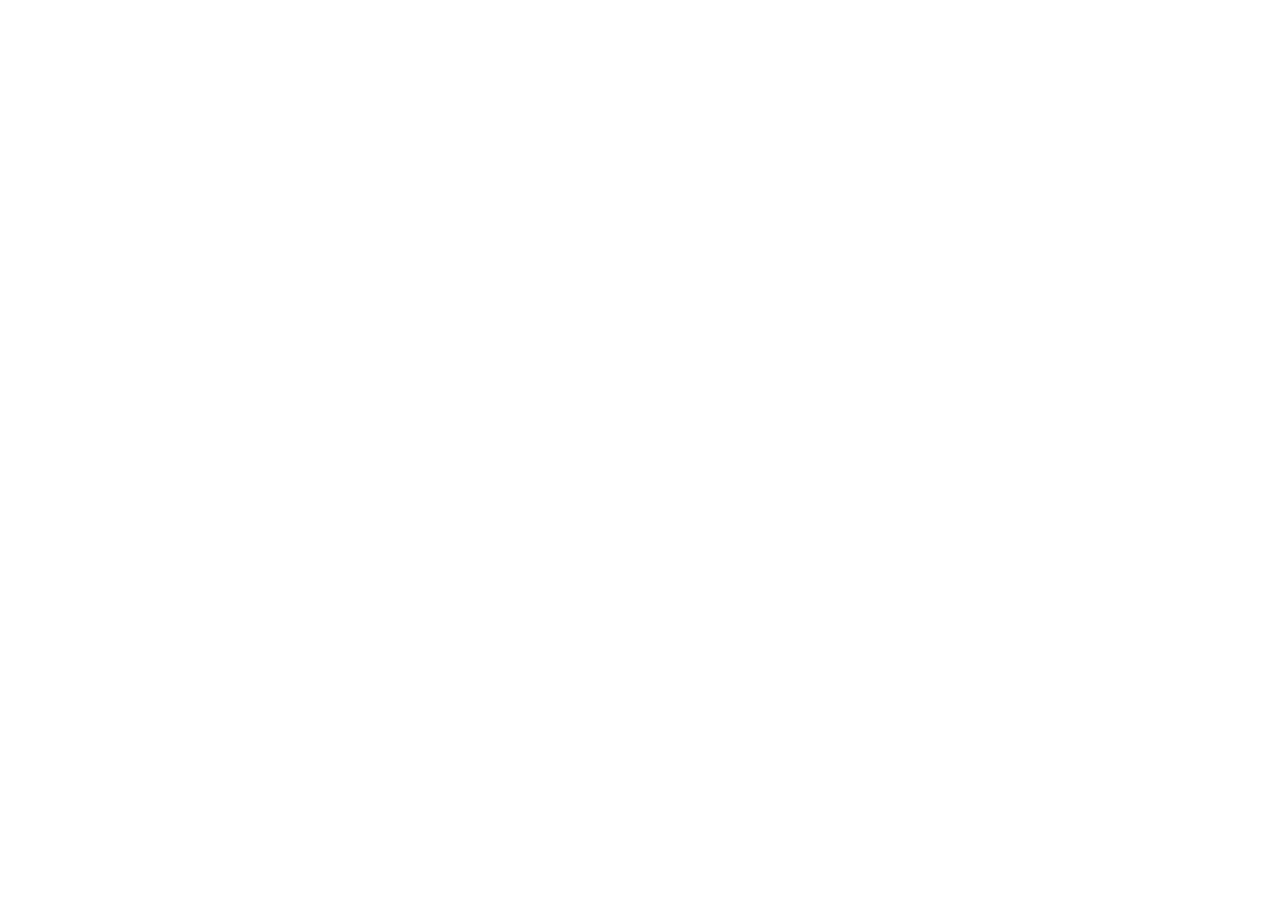
==== index.html @ ea9b6a4a "first" ====
<!DOCTYPE html>
<html lang="ru">
<head>
    <meta charset="UTF-8">
    <meta name="viewport" content="width=device-width, initial-scale=1.0">
    <title>Проект</title>
    <link rel="stylesheet" href="style.css">
</head>
<body>

</body>
</html>
---- style.css ----
* {
    box-sizing: border-box;
}

body {
    margin: 0;
    font-family: Arial, sans-serif;
}
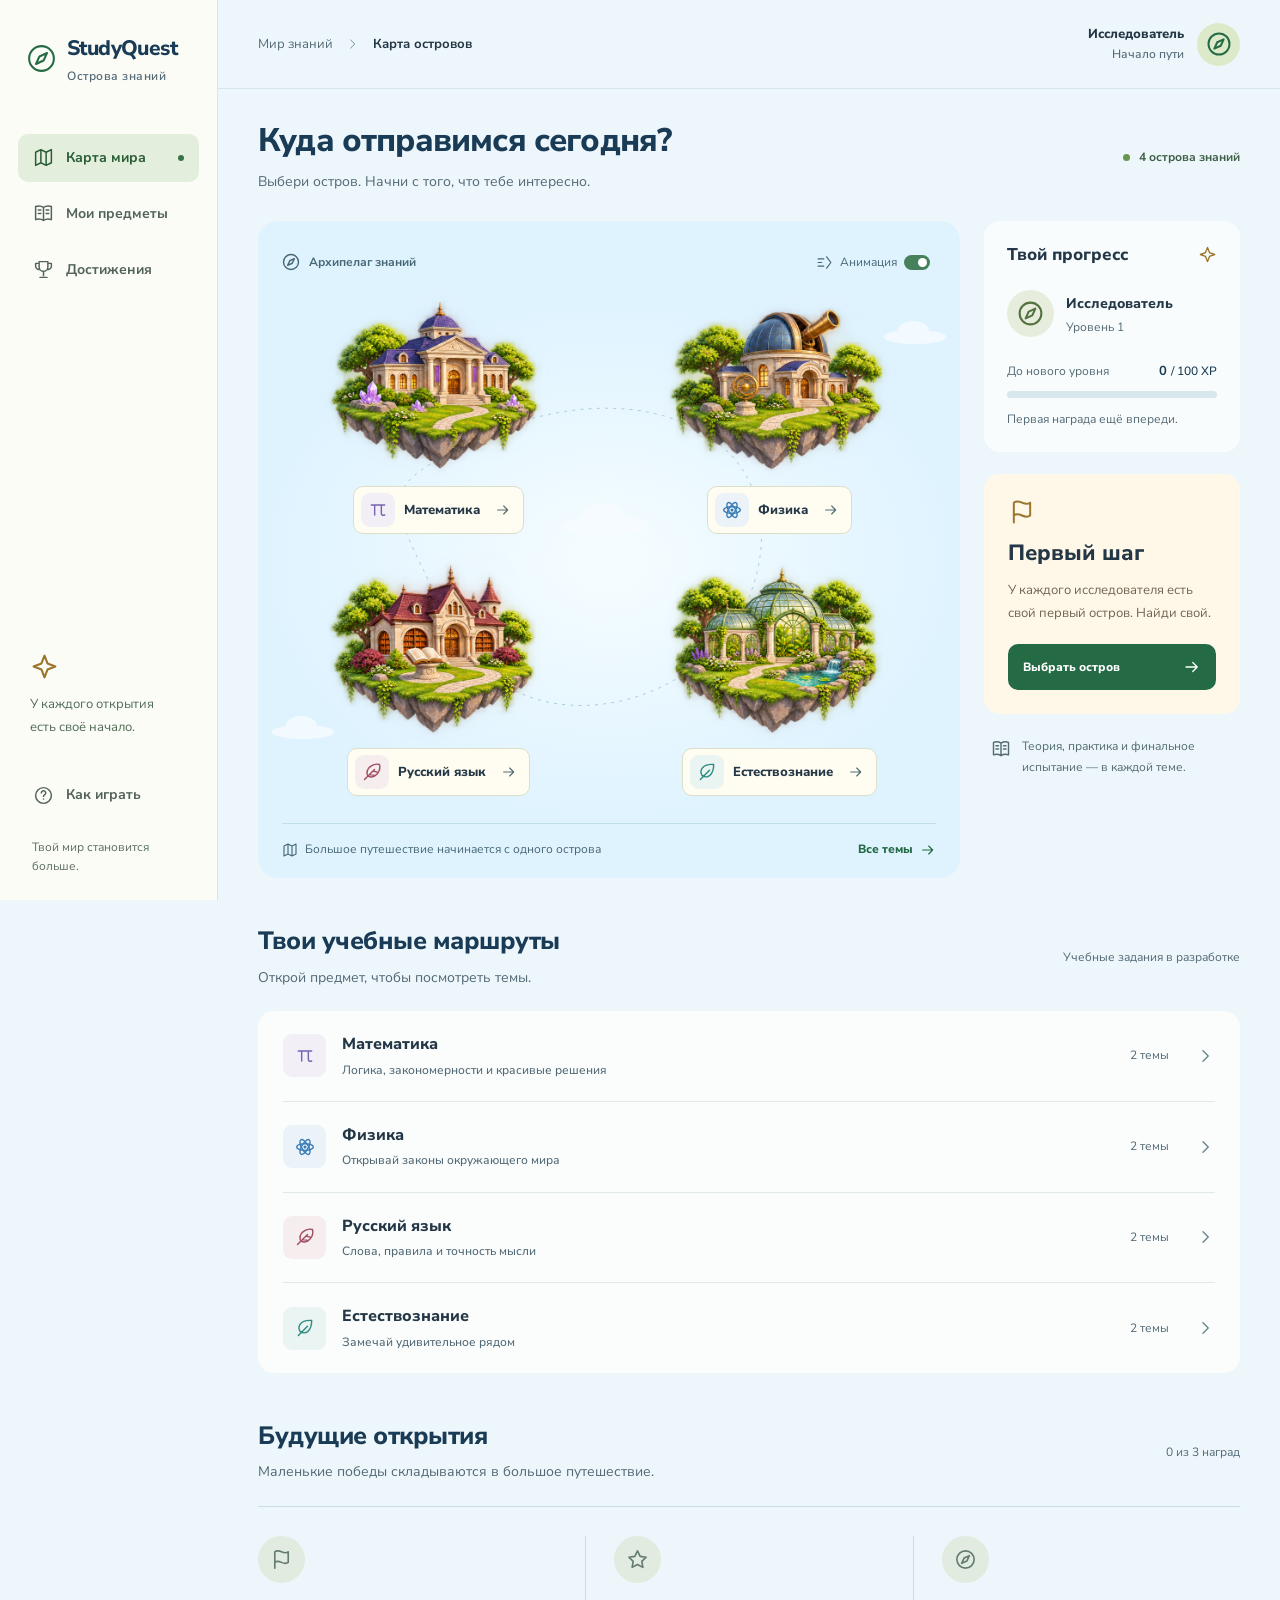
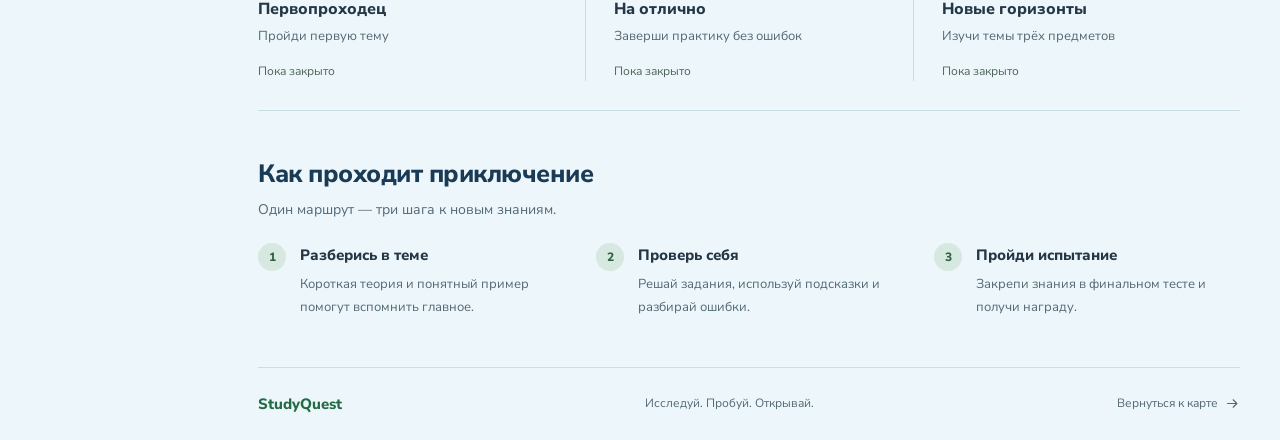
==== commit 8e70b23d: "обновила дизайн сайта" ====
--- a/index.html
+++ b/index.html
@@ -1,12 +1,92 @@
 <!DOCTYPE html>
-<html lang="ru">
+<html lang="ru" data-type="software">
 <head>
-    <meta charset="UTF-8">
-    <meta name="viewport" content="width=device-width, initial-scale=1.0">
-    <title>Проект</title>
-    <link rel="stylesheet" href="style.css">
+  <meta charset="UTF-8">
+  <meta name="viewport" content="width=device-width, initial-scale=1.0">
+  <meta name="theme-color" content="#DFF3FF">
+  <meta name="description" content="StudyQuest — карта твоих учебных приключений. Выбирай остров и исследуй школьные предметы.">
+  <meta name="page-type" content="software">
+  <meta name="site-kind" content="gaming">
+  <title>Карта мира — StudyQuest</title>
+  <link rel="stylesheet" href="assets/fonts/fonts.css">
+  <link rel="stylesheet" href="style.css">
+  <script src="assets/vendor/gsap.min.js" defer></script>
+  <script src="assets/vendor/ScrollTrigger.min.js" defer></script>
+  <script src="main.js" defer></script>
 </head>
 <body>
+  <a class="skip-link" href="#main">Перейти к карте</a>
+  <svg aria-hidden="true" class="icon-library" xmlns="http://www.w3.org/2000/svg" aria-hidden="true"><defs>
+    <symbol id="i-compass" viewBox="0 0 24 24"><circle cx="12" cy="12" r="9"/><path d="m16 8-2.5 5.5L8 16l2.5-5.5Z"/></symbol>
+    <symbol id="i-map" viewBox="0 0 24 24"><path d="m3 6 6-3 6 3 6-3v15l-6 3-6-3-6 3Zm6-3v15m6-12v15"/></symbol>
+    <symbol id="i-book" viewBox="0 0 24 24"><path d="M12 5c-3-2-6-2-9-1v15c3-1 6-1 9 1 3-2 6-2 9-1V4c-3-1-6-1-9 1Zm0 0v15M6 8h3m6 0h3M6 12h3m6 0h3"/></symbol>
+    <symbol id="i-cup" viewBox="0 0 24 24"><path d="M7 3h10v6a5 5 0 0 1-10 0Zm0 2H3v3a4 4 0 0 0 4 4m10-7h4v3a4 4 0 0 1-4 4m-5 2v5m-4 2h8"/></symbol>
+    <symbol id="i-help" viewBox="0 0 24 24"><circle cx="12" cy="12" r="9"/><path d="M9.5 9a2.5 2.5 0 1 1 4 2c-1 .5-1.5 1-1.5 2m0 3h.01"/></symbol>
+    <symbol id="i-arrow" viewBox="0 0 24 24"><path d="M4 12h15m-6-6 6 6-6 6"/></symbol>
+    <symbol id="i-star" viewBox="0 0 24 24"><path d="m12 3 2.8 5.7 6.2.9-4.5 4.4 1.1 6.2-5.6-3-5.6 3 1.1-6.2L3 9.6l6.2-.9Z"/></symbol>
+    <symbol id="i-flag" viewBox="0 0 24 24"><path d="M5 21V4c5-4 9 4 14 0v11c-5 4-9-4-14 0"/></symbol>
+    <symbol id="i-spark" viewBox="0 0 24 24"><path d="m12 3 2.5 6.5L21 12l-6.5 2.5L12 21l-2.5-6.5L3 12l6.5-2.5Z"/></symbol>
+    <symbol id="i-lock" viewBox="0 0 24 24"><rect x="5" y="10" width="14" height="11" rx="3"/><path d="M8 10V7a4 4 0 0 1 8 0v3m-4 5v2"/></symbol>
+    <symbol id="i-motion" viewBox="0 0 24 24"><path d="M3 7h8M3 12h5M3 17h8m4-13 6 8-6 8"/></symbol>
+    <symbol id="i-check" viewBox="0 0 24 24"><path d="m5 12 4 4L19 6"/></symbol>
+    <symbol id="i-chevron" viewBox="0 0 24 24"><path d="m8 5 7 7-7 7"/></symbol>
+    <symbol id="i-atom" viewBox="0 0 24 24"><ellipse cx="12" cy="12" rx="10" ry="4"/><ellipse cx="12" cy="12" rx="10" ry="4" transform="rotate(60 12 12)"/><ellipse cx="12" cy="12" rx="10" ry="4" transform="rotate(120 12 12)"/><circle cx="12" cy="12" r="1"/></symbol>
+    <symbol id="i-leaf" viewBox="0 0 24 24"><path d="M20 3C8 2 2 9 6 16c7 5 14-1 14-13ZM4 21l11-11"/></symbol>
+    <symbol id="i-math" viewBox="0 0 24 24"><path d="M4 6h16M8 6v12m8-12v10q0 3 4 2"/></symbol>
+    <symbol id="i-feather" viewBox="0 0 24 24"><path d="m3 21 12-12M7 17C3 8 13 1 21 3c2 8-5 18-14 14Zm6-6 5 1M9 15l6 1"/></symbol>
+  </defs></svg>
 
+  <aside class="sidebar" aria-label="Боковая панель">
+    <a class="brand" href="#world" aria-label="StudyQuest — карта мира"><span class="brand-emblem"><svg aria-hidden="true" class="icon"><use href="#i-compass"/></svg></span><span>StudyQuest<span class="brand-subtitle">Острова знаний</span></span></a>
+    <nav class="side-nav" aria-label="Основная навигация">
+      <a class="nav-link is-active" href="#world"><svg aria-hidden="true" class="icon"><use href="#i-map"/></svg><span>Карта мира</span><span class="nav-dot"></span></a>
+      <a class="nav-link" href="#routes"><svg aria-hidden="true" class="icon"><use href="#i-book"/></svg><span>Мои предметы</span></a>
+      <a class="nav-link" href="#achievements"><svg aria-hidden="true" class="icon"><use href="#i-cup"/></svg><span>Достижения</span></a>
+    </nav>
+    <div class="sidebar-bottom"><div class="explorer-note"><svg aria-hidden="true" class="icon"><use href="#i-spark"/></svg><p>У каждого открытия<br>есть своё начало.</p></div><a class="nav-link" href="#guide"><svg aria-hidden="true" class="icon"><use href="#i-help"/></svg><span>Как играть</span></a><span class="sidebar-footer">Твой мир становится больше.</span></div>
+  </aside>
+
+  <div class="workspace">
+    <header class="topbar"><div class="breadcrumb">Мир знаний <svg aria-hidden="true" class="icon"><use href="#i-chevron"/></svg><span>Карта островов</span></div><a class="player-link" href="#progress"><span class="player-name">Исследователь<small>Начало пути</small></span><span class="avatar"><svg aria-hidden="true" class="icon"><use href="#i-compass"/></svg></span></a></header>
+    <main id="main">
+      <section class="world" id="world" aria-labelledby="world-title">
+        <div class="page-heading"><div><h1 id="world-title">Куда отправимся сегодня?</h1><p>Выбери остров. Начни с того, что тебе интересно.</p></div><span class="world-badge"><span></span> 4 острова знаний</span></div>
+        <div class="explore-grid">
+          <div class="map-panel">
+            <div class="map-toolbar"><span><svg aria-hidden="true" class="icon"><use href="#i-compass"/></svg> Архипелаг знаний</span><button class="motion-toggle" type="button" aria-pressed="false" aria-label="Отключить анимацию"><svg aria-hidden="true" class="icon"><use href="#i-motion"/></svg><span>Анимация</span><span class="toggle-track"></span></button></div>
+            <div class="map-scene" aria-label="Выбор школьного предмета">
+              <svg class="travel-path" viewBox="0 0 800 600" aria-hidden="true"><path d="M195 170C420 50 640 140 600 330S280 590 190 410 90 230 195 170Z"/></svg>
+              <div class="cloud cloud-a" aria-hidden="true"></div><div class="cloud cloud-b" aria-hidden="true"></div><div class="cloud cloud-c" aria-hidden="true"></div>
+              <a class="island math" href="#math-topics" data-subject="math"><span class="island-picture" aria-hidden="true"></span><span class="island-label"><span class="subject-icon"><svg aria-hidden="true" class="icon"><use href="#i-math"/></svg></span><span>Математика</span><svg aria-hidden="true" class="icon island-arrow"><use href="#i-arrow"/></svg></span></a>
+              <a class="island physics" href="#physics-topics" data-subject="physics"><span class="island-picture" aria-hidden="true"></span><span class="island-label"><span class="subject-icon"><svg aria-hidden="true" class="icon"><use href="#i-atom"/></svg></span><span>Физика</span><svg aria-hidden="true" class="icon island-arrow"><use href="#i-arrow"/></svg></span></a>
+              <a class="island russian" href="#russian-topics" data-subject="russian"><span class="island-picture" aria-hidden="true"></span><span class="island-label"><span class="subject-icon"><svg aria-hidden="true" class="icon"><use href="#i-feather"/></svg></span><span>Русский язык</span><svg aria-hidden="true" class="icon island-arrow"><use href="#i-arrow"/></svg></span></a>
+              <a class="island science" href="#science-topics" data-subject="science"><span class="island-picture" aria-hidden="true"></span><span class="island-label"><span class="subject-icon"><svg aria-hidden="true" class="icon"><use href="#i-leaf"/></svg></span><span>Естествознание</span><svg aria-hidden="true" class="icon island-arrow"><use href="#i-arrow"/></svg></span></a>
+            </div>
+            <div class="map-bottom"><span><svg aria-hidden="true" class="icon"><use href="#i-map"/></svg> Большое путешествие начинается с одного острова</span><a href="#routes">Все темы <svg aria-hidden="true" class="icon"><use href="#i-arrow"/></svg></a></div>
+          </div>
+          <aside class="journey-rail" aria-label="Твоё путешествие">
+            <section class="progress-panel" id="progress" aria-labelledby="progress-title"><div class="rail-heading"><h2 id="progress-title">Твой прогресс</h2><svg aria-hidden="true" class="icon"><use href="#i-spark"/></svg></div><div class="rank"><span class="rank-medal"><svg aria-hidden="true" class="icon"><use href="#i-compass"/></svg></span><div><strong>Исследователь</strong><p>Уровень 1</p></div></div><div class="xp-label"><span>До нового уровня</span><strong>0 <span>/ 100 XP</span></strong></div><div class="xp-track" role="progressbar" aria-label="Опыт до второго уровня" aria-valuemin="0" aria-valuemax="100" aria-valuenow="0"><span></span></div><p class="progress-note">Первая награда ещё впереди.</p></section>
+            <section class="quest-panel" aria-labelledby="quest-title"><span class="quest-flag"><svg aria-hidden="true" class="icon"><use href="#i-flag"/></svg></span><h2 id="quest-title">Первый шаг</h2><p>У каждого исследователя есть свой первый остров. Найди свой.</p><a class="button button-primary" href="#world-title">Выбрать остров <svg aria-hidden="true" class="icon"><use href="#i-arrow"/></svg></a></section>
+            <div class="rail-tip"><svg aria-hidden="true" class="icon"><use href="#i-book"/></svg><p>Теория, практика и финальное испытание — в каждой теме.</p></div>
+          </aside>
+        </div>
+      </section>
+
+      <section class="routes" id="routes" aria-labelledby="routes-title"><div class="section-heading"><div><h2 id="routes-title">Твои учебные маршруты</h2><p>Открой предмет, чтобы посмотреть темы.</p></div><span class="content-status">Учебные задания в разработке</span></div>
+        <div class="route-list">
+          <details class="route math" id="math-topics"><summary><span class="subject-icon"><svg aria-hidden="true" class="icon"><use href="#i-math"/></svg></span><span class="route-name">Математика<small>Логика, закономерности и красивые решения</small></span><span class="topic-count">2 темы</span><svg aria-hidden="true" class="icon route-chevron"><use href="#i-chevron"/></svg></summary><div class="route-content"><div><span class="lesson-number">01</span><div><h3>Квадратные уравнения</h3><p>От формулы к решению</p></div><span class="lesson-status"><svg aria-hidden="true" class="icon"><use href="#i-lock"/></svg> Скоро</span></div><div><span class="lesson-number">02</span><div><h3>Теорема Пифагора</h3><p>Геометрия прямоугольного треугольника</p></div><span class="lesson-status"><svg aria-hidden="true" class="icon"><use href="#i-lock"/></svg> Скоро</span></div></div></details>
+          <details class="route physics" id="physics-topics"><summary><span class="subject-icon"><svg aria-hidden="true" class="icon"><use href="#i-atom"/></svg></span><span class="route-name">Физика<small>Открывай законы окружающего мира</small></span><span class="topic-count">2 темы</span><svg aria-hidden="true" class="icon route-chevron"><use href="#i-chevron"/></svg></summary><div class="route-content"><div><span class="lesson-number">01</span><div><h3>Скорость и движение</h3><p>Расстояние, время и скорость</p></div><span class="lesson-status"><svg aria-hidden="true" class="icon"><use href="#i-lock"/></svg> Скоро</span></div><div><span class="lesson-number">02</span><div><h3>Законы Ньютона</h3><p>Почему тела движутся</p></div><span class="lesson-status"><svg aria-hidden="true" class="icon"><use href="#i-lock"/></svg> Скоро</span></div></div></details>
+          <details class="route russian" id="russian-topics"><summary><span class="subject-icon"><svg aria-hidden="true" class="icon"><use href="#i-feather"/></svg></span><span class="route-name">Русский язык<small>Слова, правила и точность мысли</small></span><span class="topic-count">2 темы</span><svg aria-hidden="true" class="icon route-chevron"><use href="#i-chevron"/></svg></summary><div class="route-content"><div><span class="lesson-number">01</span><div><h3>Орфография</h3><p>Пиши уверенно и грамотно</p></div><span class="lesson-status"><svg aria-hidden="true" class="icon"><use href="#i-lock"/></svg> Скоро</span></div><div><span class="lesson-number">02</span><div><h3>Пунктуация</h3><p>Находи смысл между знаками</p></div><span class="lesson-status"><svg aria-hidden="true" class="icon"><use href="#i-lock"/></svg> Скоро</span></div></div></details>
+          <details class="route science" id="science-topics"><summary><span class="subject-icon"><svg aria-hidden="true" class="icon"><use href="#i-leaf"/></svg></span><span class="route-name">Естествознание<small>Замечай удивительное рядом</small></span><span class="topic-count">2 темы</span><svg aria-hidden="true" class="icon route-chevron"><use href="#i-chevron"/></svg></summary><div class="route-content"><div><span class="lesson-number">01</span><div><h3>Мир растений</h3><p>Как устроена зелёная жизнь</p></div><span class="lesson-status"><svg aria-hidden="true" class="icon"><use href="#i-lock"/></svg> Скоро</span></div><div><span class="lesson-number">02</span><div><h3>Экосистемы</h3><p>Всё в природе связано</p></div><span class="lesson-status"><svg aria-hidden="true" class="icon"><use href="#i-lock"/></svg> Скоро</span></div></div></details>
+        </div>
+      </section>
+
+      <section class="achievements" id="achievements" aria-labelledby="achievements-title"><div class="section-heading"><div><h2 id="achievements-title">Будущие открытия</h2><p>Маленькие победы складываются в большое путешествие.</p></div><span class="achievement-total">0 из 3 наград</span></div><div class="achievement-list"><div><span class="achievement-icon"><svg aria-hidden="true" class="icon"><use href="#i-flag"/></svg></span><h3>Первопроходец</h3><p>Пройди первую тему</p><span class="locked-caption">Пока закрыто</span></div><div><span class="achievement-icon"><svg aria-hidden="true" class="icon"><use href="#i-star"/></svg></span><h3>На отлично</h3><p>Заверши практику без ошибок</p><span class="locked-caption">Пока закрыто</span></div><div><span class="achievement-icon"><svg aria-hidden="true" class="icon"><use href="#i-compass"/></svg></span><h3>Новые горизонты</h3><p>Изучи темы трёх предметов</p><span class="locked-caption">Пока закрыто</span></div></div></section>
+
+      <section class="guide" id="guide" aria-labelledby="guide-title"><div class="section-heading"><div><h2 id="guide-title">Как проходит приключение</h2><p>Один маршрут — три шага к новым знаниям.</p></div></div><ol class="steps"><li><span>1</span><div><h3>Разберись в теме</h3><p>Короткая теория и понятный пример помогут вспомнить главное.</p></div></li><li><span>2</span><div><h3>Проверь себя</h3><p>Решай задания, используй подсказки и разбирай ошибки.</p></div></li><li><span>3</span><div><h3>Пройди испытание</h3><p>Закрепи знания в финальном тесте и получи награду.</p></div></li></ol></section>
+    </main>
+    <footer class="footer"><span>StudyQuest</span><p>Исследуй. Пробуй. Открывай.</p><a href="#world">Вернуться к карте <svg aria-hidden="true" class="icon"><use href="#i-arrow"/></svg></a></footer>
+  </div>
 </body>
 </html>
+
--- a/assets/fonts/fonts.css
+++ b/assets/fonts/fonts.css
@@ -0,0 +1,41 @@
+@font-face {
+  font-family: 'Nunito Sans';
+  font-style: normal;
+  font-weight: 400;
+  font-stretch: normal;
+  font-display: swap;
+  src: url(./nunito-sans-1.ttf) format('truetype');
+}
+@font-face {
+  font-family: 'Nunito Sans';
+  font-style: normal;
+  font-weight: 500;
+  font-stretch: normal;
+  font-display: swap;
+  src: url(./nunito-sans-2.ttf) format('truetype');
+}
+@font-face {
+  font-family: 'Nunito Sans';
+  font-style: normal;
+  font-weight: 600;
+  font-stretch: normal;
+  font-display: swap;
+  src: url(./nunito-sans-3.ttf) format('truetype');
+}
+@font-face {
+  font-family: 'Nunito Sans';
+  font-style: normal;
+  font-weight: 700;
+  font-stretch: normal;
+  font-display: swap;
+  src: url(./nunito-sans-4.ttf) format('truetype');
+}
+@font-face {
+  font-family: 'Nunito Sans';
+  font-style: normal;
+  font-weight: 800;
+  font-stretch: normal;
+  font-display: swap;
+  src: url(./nunito-sans-5.ttf) format('truetype');
+}
+
--- a/style.css
+++ b/style.css
@@ -1,8 +1,209 @@
-* {
-    box-sizing: border-box;
-}
-
-body {
-    margin: 0;
-    font-family: Arial, sans-serif;
-}
+/* StudyQuest — общие токены, затем компоненты и адаптивная сетка. */
+:root {
+  --sky: #DFF3FF;
+  --paper: #FFF8E8;
+  --navy: #193B56;
+  --ink: #243746;
+  --muted: #526975;
+  --green: #246B45;
+  --green-hover: #195235;
+  --gold: #D6A43B;
+  --line: #C9DDE5;
+  --math: #7862B3;
+  --physics: #397DB7;
+  --russian: #A34F61;
+  --science: #2D8C80;
+  --sidebar-width: 218px;
+  --radius: 16px;
+  --space-1: 8px;
+  --space-2: 16px;
+  --space-3: 24px;
+  --space-4: 32px;
+  --space-5: 48px;
+}
+* { box-sizing: border-box; }
+html { scroll-behavior: smooth; scroll-padding-top: 24px; scrollbar-color: #8DB5BE var(--sky); }
+body { margin: 0; color: var(--ink); background: #EDF6FA; font: 15px/1.6 'Nunito Sans', sans-serif; font-synthesis: none; }
+a { color: inherit; text-decoration: none; text-underline-offset: 4px; }
+button { font: inherit; cursor: pointer; color: inherit; }
+a, button, summary { -webkit-tap-highlight-color: transparent; }
+a:focus-visible, button:focus-visible, summary:focus-visible { outline: 3px solid #397DB7; outline-offset: 5px; }
+button:disabled { cursor: not-allowed; opacity: .65; }
+h1, h2, h3, p { margin: 0; }
+h1, h2, h3 { line-height: 1.25; text-wrap: balance; }
+::selection { background: #B7DAC1; color: #173F2B; }
+.icon-library { position: absolute; width: 0; height: 0; overflow: hidden; }
+.icon { width: 22px; height: 22px; flex-shrink: 0; display: block; fill: none; stroke: currentColor; stroke-width: 1.7; stroke-linecap: round; stroke-linejoin: round; }
+.skip-link { position: fixed; z-index: 50; left: 16px; top: -80px; padding: 12px 20px; background: var(--navy); color: white; border-radius: 8px; }
+.skip-link:focus { top: 12px; }
+
+/* Навигация остаётся на своём месте при прокрутке на большом экране. */
+.sidebar { position: fixed; z-index: 20; inset: 0 auto 0 0; width: var(--sidebar-width); display: flex; flex-direction: column; padding: 32px 18px 24px; background: #FBFCF6; border-right: 1px solid #DCE6DE; }
+.brand { display: flex; gap: 9px; align-items: center; margin: 0 7px 48px; color: var(--navy); font-size: 21px; font-weight: 800; letter-spacing: -.6px; }
+.brand-emblem { color: var(--green); }
+.brand-emblem .icon { width: 33px; height: 33px; stroke-width: 1.5; }
+.brand-subtitle { display: block; margin-top: 1px; color: var(--muted); font-size: 12px; font-weight: 600; letter-spacing: .5px; }
+.side-nav { display: grid; gap: 8px; }
+.nav-link { min-height: 48px; display: flex; gap: 12px; align-items: center; padding: 12px 15px; border-radius: 10px; color: #53635B; font-size: 14px; font-weight: 700; transition: background .18s, color .18s; }
+.nav-link .icon { width: 21px; height: 21px; }
+.nav-link:hover { background: #EBF0E9; color: var(--green); }
+.nav-link.is-active { background: #E4EEDC; color: #285D35; }
+.nav-dot { width: 6px; height: 6px; background: #39734A; border-radius: 50%; margin-left: auto; }
+.sidebar-bottom { margin-top: auto; }
+.explorer-note { margin: 32px 12px; color: #506B55; }
+.explorer-note .icon { color: #9A7429; width: 29px; height: 29px; margin-bottom: 12px; }
+.explorer-note p { font-size: 13px; line-height: 1.8; }
+.sidebar-footer { display: block; font-size: 12px; margin: 18px 14px 0; color: #5C6E61; }
+.workspace { margin-left: var(--sidebar-width); }
+.topbar { min-height: 89px; display: flex; align-items: center; justify-content: space-between; padding: 20px 40px; border-bottom: 1px solid #D4E5EB; }
+.breadcrumb { display: flex; align-items: center; gap: 13px; font-size: 13px; color: var(--muted); }
+.breadcrumb>.icon { width: 14px; height: 14px; color: #76909A; }
+.breadcrumb>span { color: var(--ink); font-weight: 700; }
+.player-link { display: flex; gap: 13px; align-items: center; border-radius: 10px; }
+.player-name { text-align: right; font-size: 13px; font-weight: 800; }
+.player-name small { display: block; color: var(--muted); font-size: 12px; font-weight: 500; }
+.avatar { display: grid; place-items: center; width: 43px; height: 43px; border-radius: 50%; background: #DCEACA; color: var(--green); }
+.avatar .icon { width: 28px; height: 28px; }
+main { max-width: 1600px; padding: 32px 40px 0; margin: 0 auto; }
+.page-heading { display: flex; justify-content: space-between; align-items: center; gap: 24px; margin-bottom: 28px; }
+h1 { font-size: clamp(27px, 2.55vw, 39px); font-weight: 800; color: var(--navy); letter-spacing: -.025em; }
+.page-heading p, .section-heading p { margin-top: 9px; color: var(--muted); font-size: 14px; }
+.world-badge { flex-shrink: 0; display: flex; align-items: center; gap: 9px; font-size: 12px; font-weight: 700; color: #40604A; }
+.world-badge>span { width: 7px; height: 7px; background: #679650; border-radius: 50%; }
+.explore-grid { display: grid; grid-template-columns: minmax(0,1fr) 256px; gap: 24px; align-items: start; }
+
+/* Карта: одна иллюстрация-спрайт, четыре самостоятельные доступные ссылки. */
+.map-panel { min-width: 0; overflow: hidden; background: var(--sky); border-radius: 20px; }
+.map-toolbar { display: flex; align-items: center; justify-content: space-between; gap: 12px; padding: 19px 23px 0; position: relative; z-index: 2; }
+.map-toolbar>span { display: flex; align-items: center; gap: 8px; font-size: 12px; font-weight: 700; color: #486775; }
+.map-toolbar>span>.icon { width: 20px; height: 20px; }
+.motion-toggle { display: flex; align-items: center; gap: 7px; border: 0; padding: 7px; border-radius: 8px; background: transparent; color: #486775; font-size: 12px; min-height: 44px; }
+.motion-toggle>.icon { width: 17px; height: 17px; }
+.motion-toggle:hover { background: #CBE6F4; }
+.toggle-track { display: inline-block; width: 26px; height: 15px; border-radius: 15px; background: #47815B; position: relative; }
+.toggle-track:after { content: ''; position: absolute; width: 9px; height: 9px; left: 14px; top: 3px; border-radius: 50%; background: white; transition: left .2s; }
+.motion-toggle[aria-pressed=true] .toggle-track { background: #748F9B; }
+.motion-toggle[aria-pressed=true] .toggle-track:after { left: 3px; }
+.map-scene { position: relative; isolation: isolate; display: grid; grid-template-columns: 1fr 1fr; column-gap: 2%; row-gap: 18px; padding: 6px 17px 27px; }
+.map-scene:before { content: ''; position: absolute; inset: 3% 0 0; z-index: -3; background: radial-gradient(ellipse, #F4FCFF 5%, #DFF3FF00 70%); }
+.travel-path { position: absolute; inset: 7% 5%; width: 90%; height: 83%; z-index: -2; fill: none; stroke: #82B3C2; stroke-width: 1.3; stroke-dasharray: 4 7; opacity: .6; }
+.island { --subject: var(--math); display: flex; align-items: center; flex-direction: column; position: relative; border-radius: var(--radius); min-width: 0; }
+.physics { --subject: var(--physics); }.russian { --subject: var(--russian); }.science { --subject: var(--science); }
+.island-picture { display: block; width: 100%; max-width: 300px; aspect-ratio: 1.5; background-image: url('assets/images/archipelago-v2.png'); background-size: 220% 220%; background-repeat: no-repeat; background-position: 4.1667% 4.1667%; }
+.physics .island-picture { background-position: 95.8333% 4.1667%; }.russian .island-picture { background-position: 4.1667% 95.8333%; }.science .island-picture { background-position: 95.8333% 95.8333%; }
+.island-label { display: flex; gap: 9px; align-items: center; min-height: 46px; background: #FFFDF2; padding: 6px 12px 6px 7px; border-radius: 10px; font-size: 13px; font-weight: 800; position: relative; border: 1px solid #DBDEC9; margin-top: -4px; transition: background .18s, border-color .18s; }
+.subject-icon { width: 34px; height: 34px; display: grid; place-items: center; color: var(--subject); background: color-mix(in srgb, var(--subject) 10%, #FFFFFF); border-radius: 9px; flex-shrink: 0; }
+.subject-icon .icon { width: 20px; height: 20px; }
+.island-arrow { width: 16px; height: 16px; color: #526C70; margin-left: 6px; transition: transform .18s; }
+.island:hover .island-label, .island:focus-visible .island-label { border-color: var(--subject); background: white; }
+.island:hover .island-arrow { transform: translateX(2px); }
+.island:active .island-label { transform: translateY(1px); }
+.map-bottom { display: flex; justify-content: space-between; gap: 16px; align-items: center; margin: 0 24px; padding: 16px 0 19px; border-top: 1px solid #BEDFEA; }
+.map-bottom>span, .map-bottom>a { display: flex; align-items: center; gap: 7px; font-size: 12px; color: #486775; }
+.map-bottom>a { white-space: nowrap; color: var(--green); font-weight: 800; }
+.map-bottom .icon { width: 16px; height: 16px; }
+.map-bottom>a:hover { text-decoration: underline; }
+.cloud { position: absolute; z-index: -1; width: 90px; height: 20px; border-radius: 50%; background: #F7FCFF; opacity: .8; pointer-events: none; }
+.cloud:before { content: ''; position: absolute; left: 20px; bottom: 3px; width: 45px; height: 30px; border-radius: 50%; background: inherit; }
+.cloud-a { left: 43%; top: 43%; }.cloud-b { left: 0; bottom: 15%; transform: scale(.7); }.cloud-c { right: 0; top: 8%; transform: scale(.7); }
+
+/* Прогресс и первый квест. */
+.journey-rail { display: grid; gap: 22px; }
+.progress-panel { padding: 23px; background: #F9FCFD; border-radius: var(--radius); }
+.rail-heading { display: flex; align-items: center; justify-content: space-between; gap: 16px; margin-bottom: 25px; }
+.rail-heading h2 { font-size: 17px; font-weight: 800; }.rail-heading>.icon { width: 19px; height: 19px; color: #9A7429; }
+.rank { display: flex; gap: 12px; align-items: center; margin-bottom: 24px; }
+.rank-medal { background: #E7EDDD; color: #527240; border-radius: 50%; width: 47px; height: 47px; display: grid; place-items: center; }
+.rank-medal .icon { width: 29px; height: 29px; }
+.rank strong { font-size: 14px; font-weight: 800; }.rank p { color: var(--muted); font-size: 12px; margin-top: 2px; }
+.xp-label { display: flex; align-items: center; justify-content: space-between; gap: 8px; font-size: 12px; color: var(--muted); }.xp-label strong { font-size: 13px; color: var(--navy); font-variant-numeric: tabular-nums; }.xp-label strong span { font-size: 12px; font-weight: 500; }
+.xp-track { height: 7px; background: #D8E7EB; border-radius: 7px; margin-top: 9px; overflow: hidden; }.xp-track>span { display: block; width: 0; height: 100%; background: #42B8A5; }
+.progress-note { font-size: 12px; color: var(--muted); margin-top: 12px; }
+.quest-panel { padding: 24px; border-radius: var(--radius); background: var(--paper); }
+.quest-flag { color: #9B762B; display: block; margin-bottom: 14px; }.quest-flag .icon { width: 28px; height: 28px; }
+.quest-panel h2 { font-size: 22px; font-weight: 800; }.quest-panel p { font-size: 13px; color: #6E6552; margin: 11px 0 20px; line-height: 1.75; }
+.button { display: flex; justify-content: space-between; align-items: center; gap: 12px; border-radius: 10px; padding: 12px 15px; min-height: 46px; font-size: 12px; font-weight: 800; transition: background .18s, transform .18s; }
+.button .icon { width: 18px; height: 18px; }.button-primary { background: var(--green); color: white; }.button-primary:hover { background: var(--green-hover); transform: translateY(-2px); }.button-primary:active { transform: translateY(1px); }
+.rail-tip { display: flex; align-items: flex-start; gap: 11px; padding: 0 7px; color: #526C70; }.rail-tip .icon { width: 20px; height: 20px; margin-top: 3px; }.rail-tip p { font-size: 12px; line-height: 1.75; }
+
+/* Маршруты — компактные строки вместо повторяющихся рекламных карточек. */
+.routes, .achievements, .guide { margin-top: 48px; scroll-margin-top: 24px; }
+.section-heading { display: flex; align-items: center; justify-content: space-between; gap: 24px; margin-bottom: 22px; }
+.section-heading h2 { font-size: 25px; font-weight: 800; color: var(--navy); letter-spacing: -.02em; }
+.content-status, .achievement-total { font-size: 12px; color: var(--muted); }
+.route-list { background: #FBFDFD; border-radius: var(--radius); padding: 0 25px; }
+.route + .route { border-top: 1px solid #DFE9EC; }
+.route { scroll-margin-top: 24px; --subject: var(--math); }.route.physics { --subject: var(--physics); }.route.russian { --subject: var(--russian); }.route.science { --subject: var(--science); }
+.route summary { display: flex; gap: 16px; align-items: center; padding: 21px 0; cursor: pointer; list-style: none; }
+summary::-webkit-details-marker { display: none; }
+.route summary:hover .route-name { color: var(--green); }
+.route .subject-icon { width: 43px; height: 43px; }
+.route-name { font-size: 16px; font-weight: 800; }.route-name small { display: block; font-size: 12px; font-weight: 500; color: var(--muted); margin-top: 3px; }
+.topic-count { margin-left: auto; font-size: 12px; color: var(--muted); white-space: nowrap; }
+.route-chevron { width: 18px; height: 18px; margin-left: 12px; color: #627F89; transition: transform .2s; }.route[open] .route-chevron { transform: rotate(90deg); }
+.route:target { outline: 2px solid color-mix(in srgb, var(--subject) 45%, transparent); outline-offset: 6px; border-radius: 8px; }
+.route-content { padding: 0 0 10px 59px; }
+.route-content>div { display: flex; align-items: center; gap: 16px; padding: 15px 0; border-top: 1px solid #E6EEF0; }
+.lesson-number { font-size: 12px; font-variant-numeric: tabular-nums; color: #637D87; }
+.route-content h3 { font-size: 14px; font-weight: 700; }.route-content p { color: var(--muted); font-size: 12px; margin-top: 3px; }
+.lesson-status { display: flex; align-items: center; gap: 6px; margin-left: auto; font-size: 12px; color: #637681; white-space: nowrap; }.lesson-status .icon { width: 14px; height: 14px; }
+.achievement-list { display: grid; grid-template-columns: repeat(3,1fr); border-top: 1px solid var(--line); border-bottom: 1px solid var(--line); padding: 29px 0; }
+.achievement-list>div { padding: 0 28px; }.achievement-list>div:first-child { padding-left: 0; }.achievement-list>div + div { border-left: 1px solid var(--line); }
+.achievement-icon { display: inline-flex; color: #647B72; background: #E1EBDF; padding: 12px; border-radius: 50%; margin-bottom: 16px; }
+.achievement-icon .icon { width: 23px; height: 23px; }
+.achievement-list h3 { font-size: 16px; font-weight: 800; }.achievement-list p { font-size: 13px; margin-top: 7px; color: var(--muted); }.locked-caption { font-size: 12px; color: #4F655A; display: block; margin-top: 15px; }
+.steps { display: grid; grid-template-columns: repeat(3,1fr); list-style: none; gap: 32px; margin: 0; padding: 0; }
+.steps li { display: flex; align-items: flex-start; gap: 14px; }.steps li>span { flex-shrink: 0; width: 28px; height: 28px; display: grid; place-items: center; border-radius: 50%; background: #D6E8DF; color: #316242; font-size: 12px; font-weight: 800; }
+.steps h3 { font-size: 15px; margin-top: 3px; font-weight: 800; }.steps p { font-size: 13px; color: var(--muted); margin-top: 8px; line-height: 1.75; }
+.footer { margin: 48px 40px 0; border-top: 1px solid var(--line); padding: 24px 0; display: flex; justify-content: space-between; gap: 20px; align-items: center; color: var(--muted); font-size: 12px; }
+.footer>span { font-weight: 800; color: var(--green); font-size: 15px; }.footer>a { display: flex; align-items: center; gap: 7px; }.footer>a:hover { color: var(--green); }.footer .icon { width: 15px; height: 15px; }
+
+/* Промежуточные ширины: карта получает приоритет перед вспомогательными блоками. */
+@media (min-width:1600px) { .map-scene { padding-inline: 45px; row-gap: 25px; }.island-picture { max-width: 420px; }.map-panel { min-height: 680px; }.island-label { font-size: 15px; }.map-toolbar { padding-top: 22px; } }
+@media (max-width:1250px) {
+  :root { --sidebar-width: 188px; }
+  .sidebar { padding-inline: 12px; }.brand { font-size: 19px; gap: 7px; }.brand-emblem .icon { width: 29px; }.nav-link { font-size: 13px; padding-inline: 12px; }
+  main { padding: 28px 28px 0; }.topbar { padding-inline: 28px; }.footer { margin-inline: 28px; }
+  .explore-grid { grid-template-columns: minmax(0,1fr) 226px; gap: 18px; }
+  .world-badge { display: none; }.map-toolbar { padding-inline: 15px; }.map-scene { padding-inline: 6px; row-gap: 20px; }
+  .island-label { font-size: 12px; gap: 6px; padding-inline: 6px; }.island-label .subject-icon { width: 27px; height: 27px; }.island-label .subject-icon .icon { width: 17px; height: 17px; }.island-arrow { width: 13px; margin-left: 0; }
+  .map-bottom { margin-inline: 16px; }.map-bottom>span { max-width: 240px; font-size: 12px; }.map-bottom>a { font-size: 12px; }
+  .progress-panel,.quest-panel { padding: 20px; }.xp-label { font-size: 12px; }.xp-label strong { font-size: 12px; }.rail-heading h2 { font-size: 16px; }
+  .motion-toggle>span:not(.toggle-track) { display: none; }
+  .section-heading h2 { font-size: 23px; }.steps { gap: 20px; }.steps li { gap: 10px; }
+}
+@media (max-width:1050px) {
+  .explore-grid { grid-template-columns: 1fr; }.journey-rail { grid-template-columns: 1fr 1fr; gap: 18px; }.rail-tip { display: none; }
+  .map-scene { max-width: 750px; margin: auto; padding-inline: 24px; row-gap: 16px; }.island-label { font-size: 14px; padding: 6px 12px 6px 7px; }.island-label .subject-icon { width: 32px; height: 32px; }.island-arrow { width: 16px; margin-left: 6px; }
+  .progress-panel { display: flex; flex-direction: column; }.progress-note { margin-top: auto; padding-top: 10px; }.quest-panel { position: relative; }.quest-flag { margin-bottom: 10px; }.quest-panel h2 { font-size: 20px; }.quest-panel p { margin-bottom: 14px; }
+  .section-heading { align-items: start; }.content-status { max-width: 140px; text-align: right; }.steps { grid-template-columns: 1fr; gap: 24px; }.steps p { margin-top: 5px; }.footer p { display: none; }
+}
+@media (max-width:760px) {
+  :root { --sidebar-width: 0px; }
+  .sidebar { position: relative; width: 100%; padding: 18px 20px 0; border: 0; background: #FBFCF6; }
+  .brand { margin: 0 0 17px; font-size: 22px; gap: 10px; }.brand-emblem .icon { width: 33px; height: 33px; }.brand-subtitle { font-size: 12px; }
+  .side-nav { display: flex; gap: 7px; padding-bottom: 13px; }.nav-link { gap: 7px; padding: 9px 12px; min-height: 44px; font-size: 12px; }.nav-link .icon { width: 18px; height: 18px; }.nav-dot { display: none; }.sidebar-bottom { display: none; }
+  .workspace { margin: 0; }.topbar { min-height: 64px; padding: 13px 20px; }.breadcrumb { font-size: 12px; gap: 7px; }.player-name { display: none; }.avatar { width: 35px; height: 35px; }.avatar .icon { width: 24px; height: 24px; }
+  main { padding: 25px 20px 0; }.page-heading { margin-bottom: 22px; }h1 { font-size: 30px; }.page-heading p { max-width: 300px; font-size: 13px; line-height: 1.7; }
+  .map-panel { margin-inline: -20px; border-radius: 0; }.map-toolbar { padding: 12px 20px 0; }.map-toolbar>span { font-size: 12px; }.map-toolbar>span>.icon { width: 18px; }.motion-toggle { min-height: 44px; }
+  .map-scene { padding: 7px 10px 24px; row-gap: 20px; column-gap: 2%; }.island-label { font-size: 12px; gap: 6px; padding: 5px 8px 5px 5px; min-height: 44px; }.island-label .subject-icon { width: 26px; height: 26px; }.island-label .subject-icon .icon { width: 17px; height: 17px; }.island-arrow { width: 13px; margin-left: 0; }
+  .map-bottom { margin-inline: 20px; padding-top: 13px; padding-bottom: 16px; }.map-bottom>span { max-width: 210px; line-height: 1.6; }.map-bottom>span>.icon { display: none; }.map-bottom>a { font-size: 12px; }
+  .journey-rail { margin-top: 5px; gap: 14px; }.progress-panel,.quest-panel { padding: 20px; }.rail-heading { margin-bottom: 18px; }.rank { gap: 9px; margin-bottom: 18px; }.rank strong { font-size: 13px; }.rank-medal { width: 37px; height: 37px; }.rank-medal .icon { width: 24px; }.progress-note { font-size: 12px; }.rail-heading h2 { font-size: 15px; }.rail-heading>.icon { width: 16px; }.xp-label { display: block; }.xp-label strong { display: block; margin-top: 5px; }.quest-panel h2 { font-size: 19px; }.quest-panel p { font-size: 12px; }.button { font-size: 12px; padding-inline: 11px; }.button .icon { width: 16px; }
+  .routes,.achievements,.guide { margin-top: 36px; }.section-heading { display: block; margin-bottom: 18px; }.section-heading h2 { font-size: 24px; }.section-heading p { font-size: 13px; }.content-status { display: inline-block; text-align: left; max-width: none; margin-top: 12px; font-size: 12px; }.achievement-total { display: block; margin-top: 12px; }
+  .route-list { padding: 0 17px; }.route summary { gap: 11px; padding: 18px 0; }.route-name { font-size: 14px; }.route-name small { font-size: 12px; max-width: 180px; }.route .subject-icon { width: 35px; height: 35px; }.route-chevron { width: 16px; margin-left: 0; }.topic-count { font-size: 12px; }.route-content { padding-left: 0; }.route-content>div { gap: 10px; }.route-content h3 { font-size: 12px; }.route-content p { font-size: 12px; max-width: 200px; }.lesson-status { font-size: 12px; gap: 3px; }
+  .achievement-list { grid-template-columns: 1fr; padding: 0; }.achievement-list>div { padding: 22px 0 22px 60px; position: relative; }.achievement-list>div:first-child { padding-left: 60px; }.achievement-list>div+div { border-left: 0; border-top: 1px solid var(--line); }.achievement-icon { position: absolute; left: 0; top: 23px; padding: 11px; }.achievement-icon .icon { width: 21px; height: 21px; }.achievement-list h3 { font-size: 15px; }.achievement-list p { font-size: 12px; margin-top: 5px; }.locked-caption { font-size: 12px; margin-top: 8px; }
+  .footer { margin: 36px 20px 0; padding-block: 21px; font-size: 12px; }.footer>span { font-size: 14px; }
+}
+@media (max-width:430px) {
+  .side-nav { justify-content: space-between; gap: 0; }.nav-link { padding-inline: 8px; font-size: 12px; gap: 6px; }.nav-link .icon { width: 16px; }
+  h1 { font-size: 28px; }.island-label { font-size: 12px; gap: 5px; padding-right: 6px; }.island-arrow { display: none; }.map-scene { row-gap: 24px; }.map-toolbar { gap: 4px; }
+  .journey-rail { grid-template-columns: 1fr; }.progress-panel { display: block; }.rank { margin-bottom: 18px; }.xp-label { display: flex; font-size: 12px; }.xp-label strong { margin-top: 0; }.progress-note { margin-top: 10px; padding-top: 0; }.quest-panel { padding-left: 65px; }.quest-flag { position: absolute; left: 22px; top: 24px; }.quest-panel p { max-width: 260px; }.quest-panel .button { width: fit-content; gap: 25px; }
+  .route-name small { max-width: 165px; }.topic-count { display: none; }.route-chevron { margin-left: auto; }.route-content p { max-width: 160px; }
+}
+@media (prefers-reduced-motion:reduce) {
+  html { scroll-behavior: auto; }
+  *, *:before, *:after { animation: none !important; transition: none !important; }
+}
+html.motion-off { scroll-behavior: auto; }
+html.motion-off *, html.motion-off *:before, html.motion-off *:after { transition: none !important; }
+
